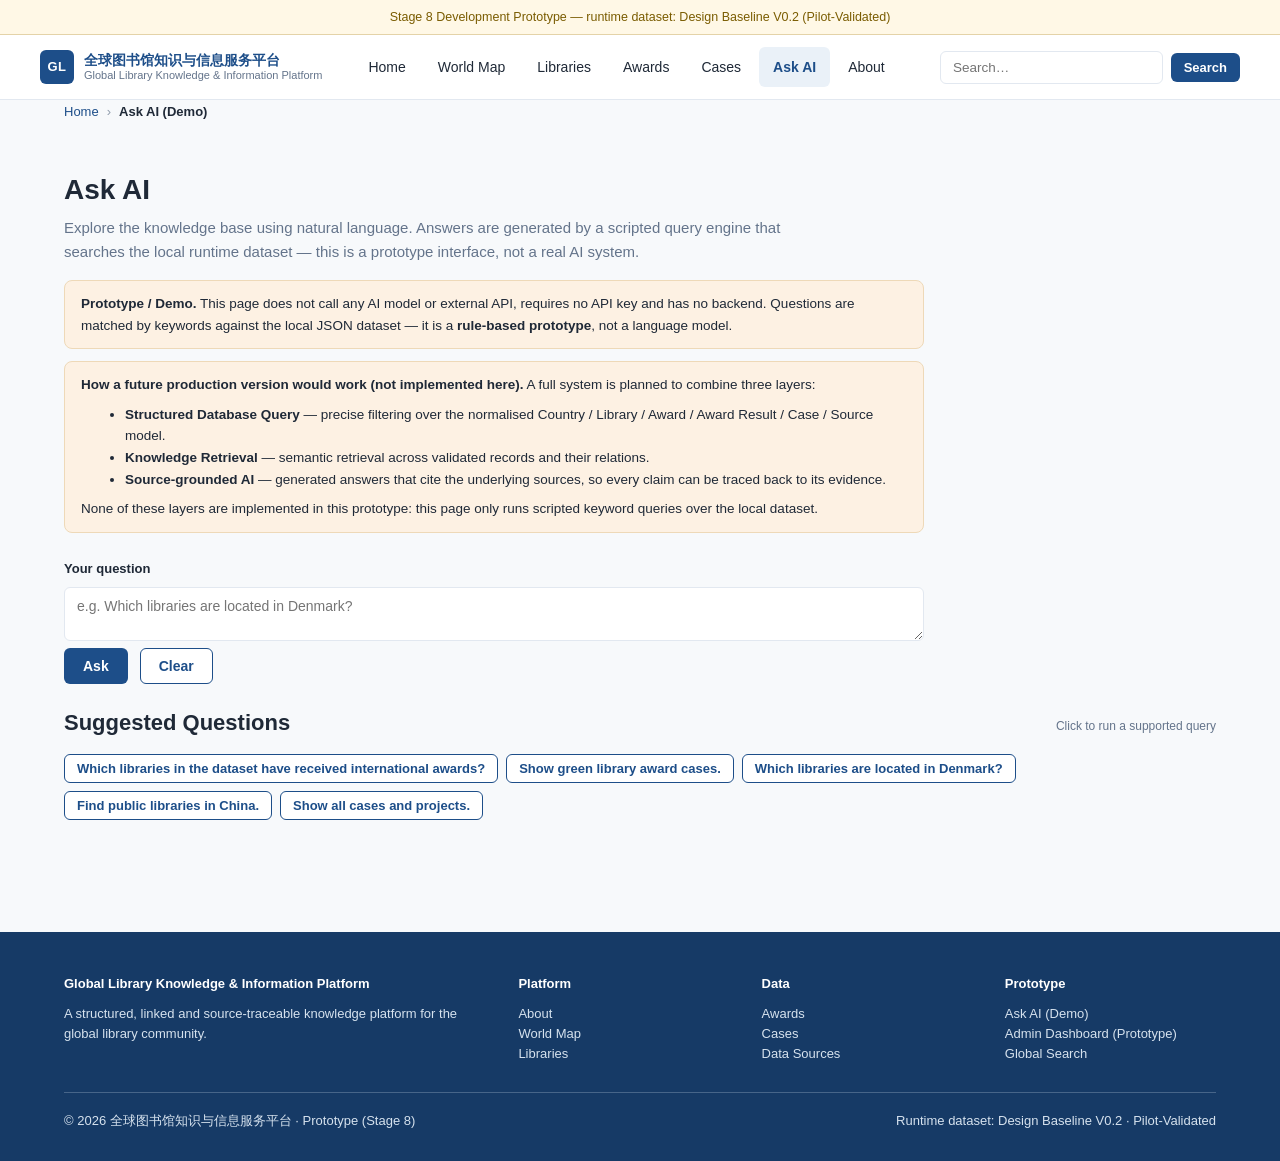
==== pages/ask-ai.html @ 8f5b7881 "Deploy Stage8-v1.0-Prototype: Global Library Knowledge & Information Platform (static site)" ====
<!DOCTYPE html>
<html lang="en">
<head>
  <meta charset="UTF-8">
  <meta name="viewport" content="width=device-width, initial-scale=1">
  <meta name="description" content="Ask AI (Prototype) — a scripted local-data demo interface. Not connected to any AI service.">
  <title>Ask AI (Demo) — Global Library Knowledge &amp; Information Platform</title>
  <link rel="icon" href="../assets/icons/favicon.svg" type="image/svg+xml">
  <link rel="stylesheet" href="../css/variables.css">
  <link rel="stylesheet" href="../css/reset.css">
  <link rel="stylesheet" href="../css/layout.css">
  <link rel="stylesheet" href="../css/components.css">
  <link rel="stylesheet" href="../css/responsive.css">
  <link rel="stylesheet" href="../css/pages.css">
</head>
<body>
  <a class="skip-link" href="#page-main">Skip to main content</a>

  <div class="dev-banner">Stage 8 Development Prototype — runtime dataset: Design Baseline V0.2 (Pilot-Validated)</div>

  <header id="site-header"></header>

  <div class="container"><div id="breadcrumb"></div></div>

  <main class="container" id="page-main" aria-live="polite">
    <noscript>
      <div class="state-box">
        <div class="state-title">JavaScript is required</div>
        <p class="state-text">This prototype loads its data with JavaScript. Please enable JavaScript and reload.</p>
      </div>
    </noscript>

    <div class="page-head">
      <h1>Ask AI</h1>
      <p class="page-intro">
        Explore the knowledge base using natural language. Answers are generated by a scripted query engine
        that searches the local runtime dataset — this is a prototype interface, not a real AI system.
      </p>
    </div>

    <!-- 明确的原型声明 -->
    <div class="notice-box" role="note">
      <b>Prototype / Demo.</b> This page does not call any AI model or external API, requires no API key and has
      no backend. Questions are matched by keywords against the local JSON dataset — it is a
      <b>rule-based prototype</b>, not a language model.
    </div>

    <!-- 未来方向说明（明确未实现） -->
    <div class="notice-box" role="note" style="margin-top:12px">
      <b>How a future production version would work (not implemented here).</b>
      A full system is planned to combine three layers:
      <ul style="margin:8px 0 0 20px">
        <li><b>Structured Database Query</b> — precise filtering over the normalised Country / Library /
          Award / Award Result / Case / Source model.</li>
        <li><b>Knowledge Retrieval</b> — semantic retrieval across validated records and their relations.</li>
        <li><b>Source-grounded AI</b> — generated answers that cite the underlying sources, so every claim
          can be traced back to its evidence.</li>
      </ul>
      <p style="margin-top:8px">None of these layers are implemented in this prototype: this page only runs
        scripted keyword queries over the local dataset.</p>
    </div>

    <section class="section" style="margin-top:24px" aria-label="Ask a question">
      <form id="ask-form" class="ask-form">
        <label class="field-label" for="question">Your question</label>
        <textarea class="input ask-textarea" id="question" name="question" rows="2"
                  placeholder="e.g. Which libraries are located in Denmark?"></textarea>
        <div class="ask-actions">
          <button class="btn btn-primary" type="submit" id="btn-ask">Ask</button>
          <button class="btn btn-secondary" type="button" id="btn-clear-question">Clear</button>
          <span class="caption" id="ask-status" role="status"></span>
        </div>
      </form>

      <div class="section-head" style="margin-top:24px">
        <h2>Suggested Questions</h2>
        <span class="caption">Click to run a supported query</span>
      </div>
      <div class="suggest-row" id="suggested-questions"></div>
    </section>

    <!-- 回答区 -->
    <section class="section" id="answer-section" hidden aria-label="Answer">
      <div class="section-head">
        <h2>Answer</h2>
        <span class="caption">Demo answer generated from the local prototype dataset</span>
      </div>
      <div class="answer-box" id="answer-box"></div>

      <div id="answer-results-wrap" hidden>
        <div class="section-head" style="margin-top:24px">
          <h2>Records found in the dataset</h2>
          <span class="caption">Each record links to its detail page</span>
        </div>
        <div class="result-list" id="answer-results"></div>
      </div>

      <div id="answer-sources-wrap" hidden>
        <div class="section-head" style="margin-top:24px">
          <h2>Related Sources</h2>
          <span class="caption">AI + Database + Source — the intended future direction</span>
        </div>
        <div class="source-list" id="answer-sources"></div>
      </div>
    </section>
  </main>

  <footer id="site-footer"></footer>

  <script type="module" src="../js/ask-ai.js"></script>
</body>
</html>
---- css/variables.css ----
/* ============================================================
   Design Tokens — 继承第六阶段 Design System（V0.2 冻结）
   全站颜色 / 字体 / 间距 / 圆角 / 阴影 / 布局变量统一定义在此
   其他 CSS 文件一律通过 var() 调用，禁止重复硬编码
   ============================================================ */

:root {
  /* ---------- Color Palette ---------- */
  --color-primary: #1D4E89;          /* 主色：深蓝（知识 / 专业 / 可信） */
  --color-primary-dark: #163A66;
  --color-primary-light: #EAF1F8;
  --color-accent: #B08A2E;           /* 辅助色：金（仅奖项 / 强调，少量使用） */
  --color-accent-light: #FBF5E6;
  --color-background: #F7F9FB;       /* 页面背景 */
  --color-surface: #FFFFFF;          /* 卡片 / 表面 */
  --color-text: #1F2937;             /* 主文字 */
  --color-text-secondary: #64748B;   /* 次文字 */
  --color-border: #E2E8F0;          /* 边框 */
  --color-link: #1D4E89;

  /* 状态色（draft / pending / published / error） */
  --color-success: #2E7D32;   --color-success-bg: #E8F3E9;   --color-success-border: #CBE3CC;
  --color-warning: #B26A00;   --color-warning-bg: #FDF1E3;   --color-warning-border: #EED9B8;
  --color-neutral: #6B7280;  --color-neutral-bg: #F1F3F5;    --color-neutral-border: #D5D9DE;
  --color-error: #C62828;     --color-error-bg: #FBEAEA;

  /* ---------- Typography ---------- */
  /* 字号：H1 28/36 · H2 22/30 · H3 18/26 · H4 16/24 · Body 15/24 · Small 13/20 · Caption 12/18 */
  --font-family: -apple-system, BlinkMacSystemFont, "Segoe UI", Roboto, "Helvetica Neue",
                 Arial, "Microsoft YaHei", "PingFang SC", sans-serif;
  --font-size-h1: 28px;  --line-height-h1: 36px;
  --font-size-h2: 22px;  --line-height-h2: 30px;
  --font-size-h3: 18px;  --line-height-h3: 26px;
  --font-size-h4: 16px;  --line-height-h4: 24px;
  --font-size-body: 15px; --line-height-body: 24px;
  --font-size-small: 13px; --line-height-small: 20px;
  --font-size-caption: 12px; --line-height-caption: 18px;

  /* ---------- Spacing（4 / 8 / 16 / 24 / 32 / 48 / 64） ---------- */
  --space-4: 4px;
  --space-8: 8px;
  --space-16: 16px;
  --space-24: 24px;
  --space-32: 32px;
  --space-48: 48px;
  --space-64: 64px;

  /* ---------- Radius / Shadow ---------- */
  --radius-button: 6px;    /* 按钮、输入框 */
  --radius-card: 8px;      /* 卡片 */
  --shadow-card: 0 1px 3px rgba(15, 40, 80, .08);

  /* ---------- Layout ---------- */
  --max-content-width: 1200px;
  --header-height: 64px;

  /* ---------- Responsive 断点（CSS 变量不能存媒体查询，仅作文档说明） ----------
     Desktop  ≥1200px
     Tablet   768–1199px
     Mobile   <768px
     实际断点写在 responsive.css 中                                  */
}
---- css/layout.css ----
/* ============================================================
   Layout — 页面骨架：容器 / 区块 / Header / Footer / Hero
   依赖 variables.css
   ============================================================ */

/* ---------- 容器与区块 ---------- */
.container {
  max-width: var(--max-content-width);
  margin: 0 auto;
  padding: 0 var(--space-24);
}

main.container {
  padding-top: var(--space-24);
  padding-bottom: var(--space-48);
}

.section { margin-top: var(--space-48); }

.section-head {
  display: flex; align-items: baseline; justify-content: space-between;
  margin-bottom: var(--space-16); gap: var(--space-16); flex-wrap: wrap;
}
.section-head .more { font-size: var(--font-size-small); }

/* ---------- Header ---------- */
.site-header {
  background: var(--color-surface);
  border-bottom: 1px solid var(--color-border);
  position: sticky; top: 0; z-index: 50;
}

.header-inner {
  display: flex; align-items: center; gap: var(--space-32);
  min-height: var(--header-height); flex-wrap: wrap; padding: var(--space-8) 0;
}

.brand {
  display: flex; align-items: center; gap: 10px;
  color: var(--color-primary); font-weight: 700; white-space: nowrap;
}
.brand:hover { text-decoration: none; }
.brand-mark {
  width: 34px; height: 34px; border-radius: var(--radius-button);
  background: var(--color-primary); color: #fff;
  display: flex; align-items: center; justify-content: center;
  font-size: 13px; letter-spacing: .5px; flex-shrink: 0;
}
.brand-text { font-size: 14px; line-height: 1.2; }
.brand-text .en { display: block; font-size: 11px; color: var(--color-text-secondary); font-weight: 500; }

.main-nav { display: flex; gap: var(--space-4); flex: 1; }
.main-nav a {
  padding: var(--space-8) 14px; border-radius: var(--radius-button);
  color: var(--color-text); font-size: 14px; font-weight: 500;
}
.main-nav a:hover { background: var(--color-primary-light); text-decoration: none; }
.main-nav a.active { background: var(--color-primary-light); color: var(--color-primary); font-weight: 600; }

.header-actions { display: flex; align-items: center; gap: 12px; }

/* 移动端菜单折叠按钮（仅移动端显示，见 responsive.css） */
.nav-toggle {
  display: none;
  border: 1px solid var(--color-border); border-radius: var(--radius-button);
  background: var(--color-surface); color: var(--color-text);
  padding: 8px 12px; font-size: 14px; font-family: var(--font-family); cursor: pointer;
}

/* ---------- Hero ---------- */
.hero {
  background: linear-gradient(180deg, var(--color-primary-light) 0%, var(--color-background) 100%);
  border-bottom: 1px solid var(--color-border);
  padding: 56px 0 40px;
}
.hero h1 { max-width: 640px; }
.hero .sub {
  font-size: 16px; color: var(--color-text-secondary);
  max-width: 620px; margin-top: 12px;
}
.global-search {
  display: flex; gap: var(--space-8);
  max-width: 640px; margin-top: var(--space-24);
}
.global-search input { flex: 1; padding: 12px 16px; }
.hero .search-hint { margin-top: 10px; }

/* ---------- Footer ---------- */
.site-footer {
  background: var(--color-primary-dark); color: #D6E2EE;
  margin-top: var(--space-64); padding: 40px 0 28px; font-size: 13px;
}
.footer-cols { display: grid; grid-template-columns: 2fr 1fr 1fr 1fr; gap: var(--space-32); }
.site-footer a { color: #D6E2EE; }
.site-footer .footer-bottom {
  border-top: 1px solid rgba(214, 226, 238, .25);
  margin-top: 28px; padding-top: 16px;
  display: flex; justify-content: space-between; flex-wrap: wrap; gap: var(--space-8);
}

/* ---------- 开发版本提示条 ---------- */
.dev-banner {
  background: #FFF8E6; border-bottom: 1px solid #E4D3A8; color: #7A5C00;
  font-size: 12.5px; text-align: center; padding: 5px 12px;
}
---- css/components.css ----
/* ============================================================
   Components — 按钮 / 表单 / 卡片 / 标签 / 统计框 / 地图 / 状态
   依赖 variables.css
   ============================================================ */

/* ---------- Buttons ---------- */
.btn {
  display: inline-flex; align-items: center; justify-content: center; gap: var(--space-8);
  padding: 9px 18px; border-radius: var(--radius-button);
  font-size: 14px; font-weight: 600; cursor: pointer;
  border: 1px solid transparent; font-family: var(--font-family);
}
.btn-primary { background: var(--color-primary); color: #fff; }
.btn-primary:hover { background: var(--color-primary-dark); text-decoration: none; }
.btn-secondary { background: var(--color-surface); color: var(--color-primary); border-color: var(--color-primary); }
.btn-text { background: none; color: var(--color-link); padding: 6px 4px; }

/* ---------- Forms ---------- */
.search-box, .input, select.select {
  width: 100%; padding: 10px 14px;
  border: 1px solid var(--color-border); border-radius: var(--radius-button);
  font-size: 14px; font-family: var(--font-family);
  background: var(--color-surface); color: var(--color-text);
}
.search-box:focus, .input:focus, select.select:focus {
  outline: 2px solid var(--color-primary); outline-offset: 1px;
}
label.field-label { display: block; font-size: 13px; font-weight: 600; margin-bottom: 6px; }

/* ---------- Cards ---------- */
.card {
  background: var(--color-surface);
  border: 1px solid var(--color-border);
  border-radius: var(--radius-card);
  padding: 20px;
  box-shadow: var(--shadow-card);
}
.card-grid {
  display: grid;
  grid-template-columns: repeat(auto-fill, minmax(260px, 1fr));
  gap: var(--space-16);
}
.card-top { display: flex; justify-content: space-between; align-items: flex-start; gap: var(--space-8); }
.card-title { font-size: 16px; font-weight: 600; margin-bottom: var(--space-4); }
.card-sub { font-size: 13px; color: var(--color-text-secondary); margin-bottom: var(--space-8); }
.card-desc {
  font-size: 13px; color: var(--color-text-secondary);
  margin: var(--space-8) 0 14px;
  display: -webkit-box; -webkit-line-clamp: 2; -webkit-box-orient: vertical; overflow: hidden;
}
.card-link { font-size: 13px; font-weight: 600; }

/* ---------- Tags / Badges（不依赖颜色表达，必含文字） ---------- */
.tag {
  display: inline-flex; align-items: center; gap: var(--space-4);
  padding: 2px 8px; border-radius: 4px;
  font-size: 12px; font-weight: 600; border: 1px solid; white-space: nowrap;
}
.tag-type   { color: var(--color-primary); background: var(--color-primary-light); border-color: #C7D8EA; }
.tag-topic  { color: #2A6E6A; background: #EAF4F3; border-color: #C5DEDC; }
.tag-result { color: var(--color-accent); background: var(--color-accent-light); border-color: #E4D3A8; }
.tag-country { color: var(--color-text-secondary); background: var(--color-neutral-bg); border-color: var(--color-neutral-border); }

/* ---------- Statistics ---------- */
.stat-grid { display: grid; grid-template-columns: repeat(4, 1fr); gap: var(--space-16); }
.stat-box {
  background: var(--color-surface); border: 1px solid var(--color-border);
  border-radius: var(--radius-card); padding: 20px 24px; text-align: center;
}
.stat-num { font-size: 30px; font-weight: 700; color: var(--color-primary); }
.stat-label { font-size: 13px; color: var(--color-text-secondary); margin-top: 2px; }

/* ---------- Map ---------- */
.map-wrap {
  background: var(--color-surface); border: 1px solid var(--color-border);
  border-radius: var(--radius-card); overflow: hidden; position: relative;
}
.map-note {
  position: absolute; left: 12px; bottom: 12px;
  background: rgba(255, 255, 255, .92); border: 1px solid var(--color-border);
  border-radius: var(--radius-button); padding: 4px 10px;
  font-size: 12px; color: var(--color-text-secondary);
}
.map-actions {
  position: absolute; right: 12px; top: 12px;
}
.country-shape { fill: #D8E2EC; stroke: #FFFFFF; stroke-width: 1; }
.marker { fill: var(--color-primary); stroke: #fff; stroke-width: 1.2; }

/* ---------- 状态（Loading / Error / Empty） ---------- */
.state-box { text-align: center; padding: 48px 24px; color: var(--color-text-secondary); }
.state-box .icon { font-size: 28px; display: block; margin-bottom: var(--space-8); }
.state-box .state-title { font-size: 16px; font-weight: 600; color: var(--color-text); }
.state-box .state-text { font-size: 14px; margin-top: var(--space-4); }
.state-box .state-actions { margin-top: var(--space-16); }

/* ---------- 搜索结果（首页内嵌） ---------- */
.search-results { margin-top: 24px; }
.result-list { display: grid; gap: var(--space-8); }
.result-item {
  display: flex; align-items: center; gap: var(--space-16);
  background: var(--color-surface); border: 1px solid var(--color-border);
  border-radius: var(--radius-card); padding: 12px 16px;
}
.result-item:hover { border-color: var(--color-primary); text-decoration: none; }
.result-info { flex: 1; min-width: 0; }
.result-title { font-size: 14px; font-weight: 600; color: var(--color-text); }
.result-sub { font-size: 12.5px; color: var(--color-text-secondary); margin-top: 2px; }
---- css/responsive.css ----
/* ============================================================
   Responsive — 断点规则（继承第六阶段 07-Responsive-Rules）
   Desktop ≥1200px · Tablet 768–1199px · Mobile <768px
   ============================================================ */

/* ---------- Tablet 768–1199px ---------- */
@media (max-width: 1199px) {
  .stat-grid { grid-template-columns: repeat(2, 1fr); }
  .footer-cols { grid-template-columns: 1fr 1fr; }

  /* 卡片网格：桌面 3–4 列 → 平板 2 列 */
  .card-grid { grid-template-columns: repeat(2, 1fr); }

  /* 空间较窄时收紧 Header 间距，保证 7 项导航仍在一行内 */
  .header-inner { gap: var(--space-16); }
  .main-nav { overflow-x: auto; }
  .main-nav a { padding: var(--space-8) 10px; }
}

/* ---------- Mobile <768px ---------- */
@media (max-width: 767px) {
  .header-inner { padding: 12px 0; }

  /* 移动端：导航折叠为按钮 + 下拉区块 */
  .nav-toggle { display: inline-flex; }
  .main-nav {
    display: none; order: 3; width: 100%;
    flex-direction: column; gap: var(--space-4);
    padding-bottom: var(--space-12, 12px);
  }
  .main-nav.open { display: flex; }
  .main-nav a { padding: 10px 14px; }

  /* 卡片网格：平板 2 列 → 手机 1 列 */
  .card-grid { grid-template-columns: 1fr; }
  .stat-grid { grid-template-columns: repeat(2, 1fr); }

  .hero { padding: 32px 0 28px; }
  .global-search { flex-direction: column; }
  .global-search .btn { width: 100%; }

  .result-item { flex-direction: column; align-items: flex-start; gap: var(--space-4); }

  .section-head { flex-direction: column; align-items: flex-start; gap: var(--space-8); }
}
---- css/pages.css ----
/* ============================================================
   Pages — STEP 2 页面样式：Libraries 列表 / Library Profile / Country Profile
   依赖 variables.css / components.css
   （Breadcrumb / 筛选面板 / 详情头 / 数据表 / 来源列表 / 分页）
   ============================================================ */

/* ---------- 页面标题区 ---------- */
.page-head h1 { font-size: 28px; line-height: 36px; }
.page-head .page-intro {
  font-size: 15px; color: var(--color-text-secondary);
  margin-top: var(--space-8); max-width: 720px;
}

/* ---------- Breadcrumb ---------- */
.breadcrumb {
  display: flex; flex-wrap: wrap; align-items: center; gap: 8px;
  font-size: 13px; color: var(--color-text-secondary);
  margin-bottom: var(--space-24);
}
.breadcrumb a { color: var(--color-link); }
.breadcrumb .sep { color: var(--color-text-secondary); opacity: .7; }
.breadcrumb [aria-current="page"] { color: var(--color-text); font-weight: 600; }

/* ---------- Libraries 列表布局（左侧筛选 + 右侧结果） ---------- */
.lib-page-layout {
  display: grid;
  grid-template-columns: 280px 1fr;
  gap: var(--space-24);
  align-items: start;
  margin-top: var(--space-16);
}

/* 筛选面板 */
.filter-panel {
  background: var(--color-surface);
  border: 1px solid var(--color-border);
  border-radius: var(--radius-card);
  padding: 20px;
  display: grid;
  gap: var(--space-16);
}
.filter-panel h2 { font-size: 16px; }
.filter-panel .filter-actions { display: flex; gap: 8px; }

/* 搜索 + 排序行 */
.filter-row {
  display: flex; flex-wrap: wrap; gap: 12px; align-items: flex-end;
  margin-top: var(--space-16);
}
.filter-row .grow { flex: 2 1 320px; }
.filter-row .fixed { flex: 0 1 200px; }

/* 已选筛选条件（Filter Tags） */
.filter-tags { display: flex; flex-wrap: wrap; gap: 8px; margin-top: var(--space-12); }
.filter-tag {
  display: inline-flex; align-items: center; gap: 6px;
  border: 1px solid #C7D8EA; background: var(--color-primary-light);
  color: var(--color-primary); border-radius: 999px;
  padding: 3px 6px 3px 12px; font-size: 12.5px; font-weight: 600;
}
.filter-tag button {
  border: none; background: transparent; color: inherit;
  cursor: pointer; font-size: 14px; line-height: 1;
  padding: 2px 6px; border-radius: 999px; font-weight: 700;
}
.filter-tag button:hover { background: rgba(29, 78, 137, .12); }
.filter-tag button:focus-visible { outline: 2px solid var(--color-primary); }

/* 结果统计行 */
.results-meta {
  display: flex; justify-content: space-between; align-items: baseline;
  flex-wrap: wrap; gap: var(--space-8); margin-bottom: var(--space-16);
}
.results-meta .count { font-size: 13.5px; color: var(--color-text-secondary); }
/* Final QA：超长关键词（无空格）在窄屏必须能断行，避免撑破视口 */
.results-meta .count,
.state-text,
.state-title,
.page-head h1,
.detail-head h1 { overflow-wrap: anywhere; word-break: break-word; }

/* ---------- Pagination ---------- */
.pagination { display: flex; gap: 8px; justify-content: center; margin-top: var(--space-24); flex-wrap: wrap; }
.pagination .page-btn {
  min-width: 36px; padding: 7px 12px; text-align: center;
  border: 1px solid var(--color-border); border-radius: var(--radius-button);
  background: var(--color-surface); color: var(--color-text);
  font-size: 14px; font-weight: 600;
}
.pagination .page-btn:hover { border-color: var(--color-primary); color: var(--color-primary); text-decoration: none; }
.pagination .page-btn.current { background: var(--color-primary); border-color: var(--color-primary); color: #fff; }
.pagination .page-btn[aria-disabled="true"] { opacity: .45; pointer-events: none; }

/* ---------- 详情页（Library / Country Profile） ---------- */
.detail-head {
  display: flex; justify-content: space-between; align-items: flex-start;
  gap: var(--space-24); flex-wrap: wrap;
}
.detail-head h1 { font-size: 28px; line-height: 36px; }
.detail-head .detail-sub {
  margin-top: var(--space-8); color: var(--color-text-secondary);
  display: flex; align-items: center; gap: 8px; flex-wrap: wrap;
}
.detail-head .detail-desc {
  margin-top: var(--space-12); max-width: 680px;
  color: var(--color-text-secondary); font-size: 14.5px;
}

/* 键值元信息列表（Founded year / Website / Quick Facts 等） */
.meta-list { display: grid; grid-template-columns: 160px 1fr; gap: 6px 16px; margin-top: var(--space-16); }
.meta-list dt { font-size: 13px; font-weight: 600; color: var(--color-text-secondary); }
.meta-list dd { font-size: 14px; word-break: break-word; }

/* 主内容 + 右侧栏两栏布局 */
.detail-layout {
  display: grid; grid-template-columns: 1fr 300px;
  gap: var(--space-24); align-items: start;
}
.detail-aside .card { position: sticky; top: 88px; }
.detail-aside h3 { font-size: 15px; }
.detail-aside ul { margin-top: var(--space-8); padding-left: 18px; }
.detail-aside li { margin: 4px 0; }

/* 详情区块内的大标题（Awards / Cases / Sources） */
.detail-section h2 { font-size: 19px; }
.detail-section .section-head { margin-bottom: var(--space-12); }

/* ---------- 数据表（Award 列表） ---------- */
.table-scroll { overflow-x: auto; }
.data-table {
  width: 100%; border-collapse: collapse;
  background: var(--color-surface);
  border: 1px solid var(--color-border);
  border-radius: var(--radius-card);
  overflow: hidden;
  font-size: 13.5px;
}
.data-table th, .data-table td {
  padding: 10px 12px; text-align: left; vertical-align: top;
  border-bottom: 1px solid var(--color-border);
}
.data-table th {
  background: var(--color-primary-light); color: var(--color-primary);
  font-size: 12.5px; font-weight: 700; white-space: nowrap;
}
.data-table tr:last-child td { border-bottom: none; }
.data-table .muted-line { color: var(--color-text-secondary); font-size: 12.5px; margin-top: 3px; }

/* ---------- 来源（Source）列表 ---------- */
.source-list { display: grid; gap: var(--space-12); max-width: 860px; }
.source-item {
  background: var(--color-surface);
  border: 1px solid var(--color-border);
  border-radius: var(--radius-card);
  padding: 14px 18px;
}
.source-item .s-name { font-size: 14.5px; font-weight: 600; display: flex; align-items: center; gap: 8px; flex-wrap: wrap; }
.source-item .s-meta { font-size: 12.5px; color: var(--color-text-secondary); margin-top: 4px; }
.source-item a.small { display: inline-block; margin-top: 6px; }

/* ---------- Last updated（每页底部一次） ---------- */
.last-updated {
  margin-top: var(--space-24); padding-top: var(--space-12);
  border-top: 1px dashed var(--color-border);
  font-size: 12.5px; color: var(--color-text-secondary); max-width: 860px;
}

/* ---------- 响应式（断点继承第六阶段） ---------- */

/* Tablet 768–1199px：筛选置顶为横排，卡片 2 列（沿用全局规则） */
@media (max-width: 1199px) {
  .lib-page-layout { grid-template-columns: 1fr; }
  .filter-panel { grid-template-columns: repeat(auto-fit, minmax(200px, 1fr)); }
  .detail-layout { grid-template-columns: 1fr; }
  .detail-aside .card { position: static; }
}

/* Mobile <768px：筛选堆叠，卡片 1 列（沿用全局规则） */
@media (max-width: 767px) {
  .filter-row { flex-direction: column; align-items: stretch; }
  .filter-row .grow, .filter-row .fixed { flex: 1 1 auto; }
  .detail-head h1, .page-head h1 { font-size: 24px; line-height: 32px; }
  .meta-list { grid-template-columns: 1fr; gap: 2px 0; }
  .meta-list dt { margin-top: 8px; }
  .data-table { font-size: 12.5px; }
}

/* ============================================================
   STEP 3 新增：Header 搜索 / 结果分组 / 地图 / Ask AI / About / Admin
   ============================================================ */

/* ---------- Header 全站搜索（所有页面统一） ---------- */
.header-search {
  display: flex; align-items: center; gap: 8px;
  flex: 0 1 300px; margin-left: auto;
}
.header-search .search-box { padding: 8px 12px; font-size: 13.5px; }
.btn-sm { padding: 6px 12px; font-size: 13px; }
.btn-xs { padding: 3px 8px; font-size: 12px; }

/* ---------- 提示框（Ask AI / Admin 的原型声明） ---------- */
.notice-box {
  background: var(--color-warning-bg);
  border: 1px solid var(--color-warning-border);
  border-radius: var(--radius-card);
  padding: 12px 16px; font-size: 13.5px; line-height: 1.6;
  color: var(--color-text); margin-top: var(--space-16); max-width: 860px;
}
.notice-box code, .content-list code {
  background: var(--color-neutral-bg); padding: 1px 5px; border-radius: 4px; font-size: 12.5px;
}

/* ---------- 搜索结果页 ---------- */
.result-group { margin-top: var(--space-32); }
.result-group h2 { display: flex; align-items: center; gap: 8px; }
.count-badge {
  display: inline-flex; align-items: center; justify-content: center;
  min-width: 24px; height: 22px; padding: 0 7px; border-radius: 999px;
  background: var(--color-primary-light); color: var(--color-primary);
  font-size: 12.5px; font-weight: 700;
}
.suggest-row { display: flex; flex-wrap: wrap; gap: 8px; margin-top: var(--space-12); }

/* ---------- World Map ---------- */
.map-layout {
  display: grid; grid-template-columns: 1fr 300px;
  gap: var(--space-24); align-items: start; margin-top: var(--space-24);
}
.map-card {
  position: relative;
  background: var(--color-surface);
  border: 1px solid var(--color-border);
  border-radius: var(--radius-card);
  padding: 12px;
  box-shadow: var(--shadow-card);
}
.map-canvas { width: 100%; }
.world-map-svg { display: block; width: 100%; height: auto; }
.map-ocean { fill: #F4F7FA; }
.map-graticule line { stroke: #E4EBF3; stroke-width: 1; }
.landmass { fill: #DCE6F1; stroke: #C2D2E4; stroke-width: 1; }

.map-marker { cursor: pointer; }
.map-marker circle { fill: var(--color-primary); }
.map-marker .marker-ring {
  fill: none; stroke: var(--color-primary); stroke-width: 1.5; opacity: .35;
}
.map-marker.marker-library circle { fill: var(--color-accent); }
.map-marker text {
  font-size: 11px; fill: var(--color-text); font-family: var(--font-family);
  paint-order: stroke; stroke: #fff; stroke-width: 3px; stroke-linejoin: round;
}
.map-marker:hover circle, .map-marker:focus circle { fill: var(--color-primary-dark); }
.map-marker:focus { outline: none; }
.map-marker:focus .marker-ring { opacity: .95; stroke-width: 2.5; }

/* Marker 信息卡 */
.map-tooltip {
  position: absolute; z-index: 5; transform: translate(-50%, -115%);
  background: var(--color-surface);
  border: 1px solid var(--color-border);
  border-radius: var(--radius-card);
  box-shadow: 0 4px 14px rgba(15, 40, 80, .16);
  padding: 10px 14px; min-width: 180px; max-width: 260px;
  pointer-events: none;
}
.map-tooltip.align-right { transform: translate(-92%, -115%); }
.map-tooltip.align-left { transform: translate(-8%, -115%); }
.map-tooltip .tt-title { font-size: 14px; font-weight: 600; }
.map-tooltip .tt-sub { font-size: 12.5px; color: var(--color-text-secondary); margin-top: 2px; }
.map-tooltip .tt-meta { font-size: 12.5px; margin-top: 4px; }
.map-tooltip .tt-link { font-size: 12px; font-weight: 600; color: var(--color-primary); margin-top: 6px; }

.map-note-box {
  margin-top: var(--space-16);
  background: var(--color-neutral-bg);
  border: 1px solid var(--color-neutral-border);
  border-radius: var(--radius-card);
  padding: 12px 16px;
}
.map-note-text { font-size: 13px; color: var(--color-text-secondary); }

.map-aside h3 { font-size: 15px; }
.legend-list { list-style: none; padding: 0; margin-top: var(--space-8); }
.legend-list li {
  display: flex; gap: 8px; align-items: flex-start;
  font-size: 12.5px; color: var(--color-text-secondary); margin-bottom: 8px;
}
.legend-dot {
  width: 10px; height: 10px; border-radius: 50%; flex-shrink: 0; margin-top: 4px;
}
.legend-dot.legend-country { background: var(--color-primary); }
.legend-dot.legend-library { background: var(--color-accent); }
.legend-shape {
  width: 12px; height: 10px; background: #DCE6F1; border: 1px solid #C2D2E4;
  flex-shrink: 0; margin-top: 4px;
}
.sc-name { font-size: 16px; font-weight: 600; }
.sc-stats { display: flex; gap: var(--space-16); margin-top: var(--space-12); }
.sc-stats b { display: block; font-size: 20px; color: var(--color-primary); }
.sc-stats span { font-size: 12px; color: var(--color-text-secondary); }

/* ---------- Ask AI ---------- */
.ask-form { max-width: 860px; }
.ask-textarea {
  width: 100%; font-family: var(--font-family); font-size: 14px; resize: vertical;
  padding: 10px 12px; border: 1px solid var(--color-border);
  border-radius: var(--radius-button); background: var(--color-surface); color: var(--color-text);
}
.ask-textarea:focus { border-color: var(--color-primary); outline: none; box-shadow: 0 0 0 3px rgba(29,78,137,.12); }
.ask-actions { display: flex; align-items: center; gap: 12px; margin-top: var(--space-12); flex-wrap: wrap; }
.answer-box {
  background: var(--color-surface);
  border: 1px solid var(--color-border);
  border-left: 3px solid var(--color-primary);
  border-radius: var(--radius-card);
  padding: 16px 20px; max-width: 860px;
}
.answer-text { font-size: 14.5px; line-height: 1.7; }
.answer-footnote {
  font-size: 12px; color: var(--color-text-secondary); margin-top: 10px;
  padding-top: 8px; border-top: 1px dashed var(--color-border);
}

/* ---------- About / 通用内容列表 ---------- */
.content-list { margin: var(--space-12) 0 0 0; padding-left: 20px; max-width: 760px; }
.content-list li { font-size: 14.5px; line-height: 1.7; margin-bottom: 6px; }

/* Review Workflow（About 与 Admin 共用，状态只有三种） */
.workflow-flow {
  display: flex; align-items: center; gap: 10px; flex-wrap: wrap;
  margin-top: var(--space-12);
}
.workflow-step {
  background: var(--color-primary-light); color: var(--color-primary);
  border: 1px solid #C7D8EA; border-radius: var(--radius-button);
  padding: 6px 14px; font-size: 13.5px; font-weight: 600;
}
.workflow-arrow { color: var(--color-text-secondary); }
.workflow-notes {
  display: grid; grid-template-columns: repeat(auto-fit, minmax(200px, 1fr));
  gap: var(--space-16); margin-top: var(--space-16); max-width: 860px;
}

/* ---------- Admin Dashboard ---------- */
.status-grid {
  display: grid; grid-template-columns: repeat(3, 1fr);
  gap: var(--space-16); max-width: 720px;
}
.status-card {
  border: 1px solid var(--color-border); border-radius: var(--radius-card);
  padding: 16px; background: var(--color-surface);
}
.status-num { font-size: 26px; font-weight: 700; }
.status-name { font-size: 14px; font-weight: 600; margin-top: 2px; }
.status-card.status-published { border-left: 3px solid var(--color-success); }
.status-card.status-published .status-num { color: var(--color-success); }
.status-card.status-pending { border-left: 3px solid var(--color-warning); }
.status-card.status-pending .status-num { color: var(--color-warning); }
.status-card.status-draft { border-left: 3px solid var(--color-neutral); }
.status-card.status-draft .status-num { color: var(--color-neutral); }

/* 状态胶囊（不只靠颜色：始终带文字标签） */
.status-pill {
  display: inline-block; padding: 2px 9px; border-radius: 999px;
  font-size: 12px; font-weight: 600; border: 1px solid transparent;
}
.status-pill.status-published { color: var(--color-success); background: var(--color-success-bg); border-color: var(--color-success-border); }
.status-pill.status-pending { color: var(--color-warning); background: var(--color-warning-bg); border-color: var(--color-warning-border); }
.status-pill.status-draft { color: var(--color-neutral); background: var(--color-neutral-bg); border-color: var(--color-neutral-border); }

.row-actions { display: flex; gap: 6px; flex-wrap: wrap; }
.admin-feedback { margin-top: var(--space-12); font-size: 13px; color: var(--color-warning); font-weight: 600; }

/* ---------- 首页入口卡 ---------- */
.entry-grid {
  display: grid; grid-template-columns: repeat(auto-fit, minmax(220px, 1fr));
  gap: var(--space-16); margin-top: var(--space-16);
}
.entry-card {
  display: block; background: var(--color-surface);
  border: 1px solid var(--color-border); border-radius: var(--radius-card);
  padding: 16px; box-shadow: var(--shadow-card);
}
.entry-card:hover { border-color: var(--color-primary); text-decoration: none; }
.entry-title { display: block; font-size: 15px; font-weight: 600; color: var(--color-primary); }
.entry-sub { display: block; font-size: 13px; color: var(--color-text-secondary); margin-top: 4px; }

/* ---------- 其他辅助 ---------- */
.link-list { list-style: none; padding: 0; margin: var(--space-8) 0 0 0; }
.link-list li { font-size: 13.5px; margin-bottom: 6px; }
.row-sources { margin-top: 6px; }
.row-sources summary { font-size: 12.5px; color: var(--color-link); cursor: pointer; }
.source-list.small-gap { gap: var(--space-8); margin-top: 8px; max-width: 100%; }
.source-list.small-gap .source-item { padding: 10px 12px; }
.detail-section .section-head .caption { font-size: 12.5px; }

/* ---------- STEP 3 响应式 ---------- */

/* Tablet 768–1199px：地图改为上下布局 */
@media (max-width: 1199px) {
  .map-layout { grid-template-columns: 1fr; }
  .header-search { flex: 1 1 100%; margin-left: 0; }
}

/* Mobile <768px */
@media (max-width: 767px) {
  .header-search { flex: 1 1 100%; }
  .header-search .search-box { flex: 1; }
  .status-grid { grid-template-columns: 1fr; }
  .map-tooltip { max-width: 200px; font-size: 12.5px; }
  .ask-actions { flex-direction: column; align-items: stretch; }
  .answer-box { padding: 14px; }
  .workflow-flow { gap: 6px; }
  .workflow-step { padding: 5px 10px; font-size: 13px; }
  .entry-grid { grid-template-columns: 1fr; }
}

/* ---------- 窄屏布局健壮性（STEP 3 响应式审计修正） ----------
   Grid / Flex 子项默认 min-width:auto，会被内部最宽元素（表格 min-content、
   长 URL、不可断词）撑开而溢出视口。下列规则允许子项收缩，由 .table-scroll
   内部横向滚动承载宽表，长文本就地断行。 */
.detail-layout > *,
.lib-page-layout > *,
.map-layout > *,
.card-grid > *,
.status-grid > *,
.source-list > * { min-width: 0; }

.card,
.detail-section,
.section,
.table-scroll { min-width: 0; max-width: 100%; }

.source-item .s-name,
.source-item .s-meta,
.source-item a,
.meta-list dd,
.case-meta,
.result-item,
.answer-box { overflow-wrap: anywhere; word-break: break-word; }
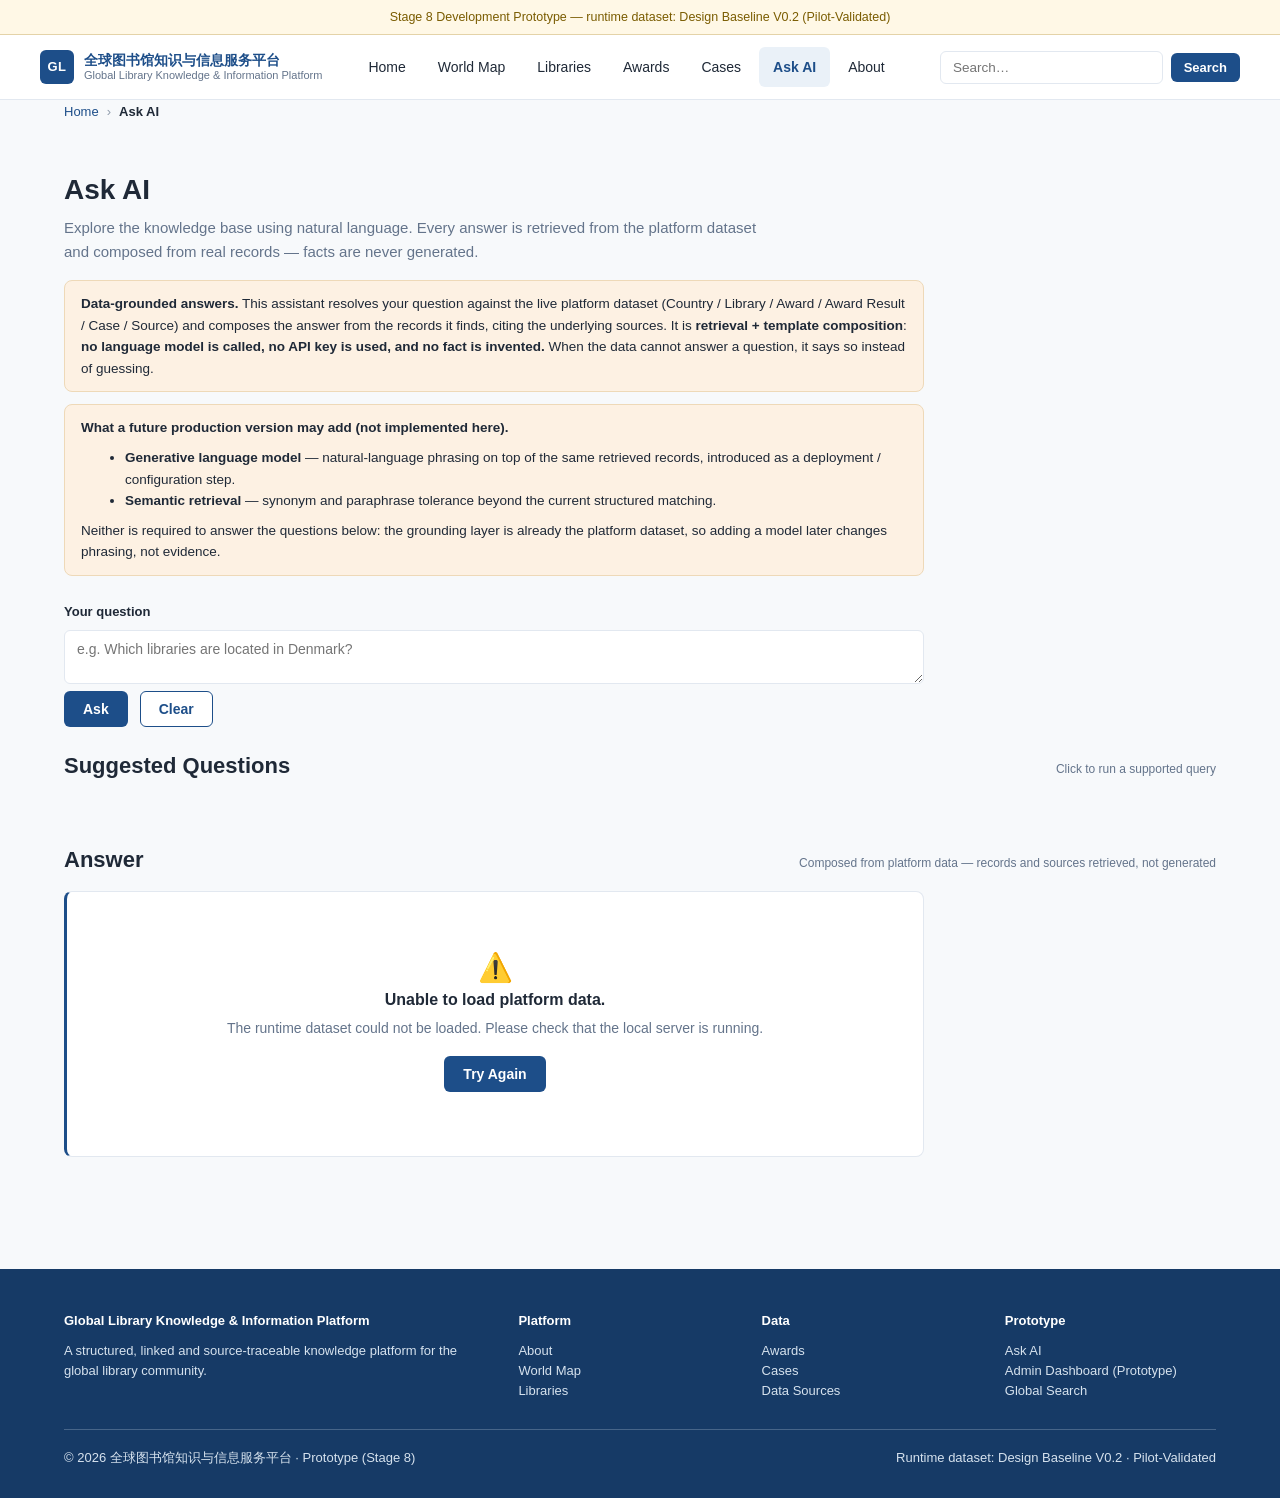
==== commit fd3b4b82: "feat: ground ask ai in dynamic platform data" ====
--- a/pages/ask-ai.html
+++ b/pages/ask-ai.html
@@ -3,8 +3,8 @@
 <head>
   <meta charset="UTF-8">
   <meta name="viewport" content="width=device-width, initial-scale=1">
-  <meta name="description" content="Ask AI (Prototype) — a scripted local-data demo interface. Not connected to any AI service.">
-  <title>Ask AI (Demo) — Global Library Knowledge &amp; Information Platform</title>
+  <meta name="description" content="Ask AI — a data-grounded assistant over the platform dataset. Answers are retrieved from platform data; no generative model is called.">
+  <title>Ask AI — Global Library Knowledge &amp; Information Platform</title>
   <link rel="icon" href="../assets/icons/favicon.svg" type="image/svg+xml">
   <link rel="stylesheet" href="../css/variables.css">
   <link rel="stylesheet" href="../css/reset.css">
@@ -33,31 +33,31 @@
     <div class="page-head">
       <h1>Ask AI</h1>
       <p class="page-intro">
-        Explore the knowledge base using natural language. Answers are generated by a scripted query engine
-        that searches the local runtime dataset — this is a prototype interface, not a real AI system.
+        Explore the knowledge base using natural language. Every answer is retrieved from the platform
+        dataset and composed from real records — facts are never generated.
       </p>
     </div>
 
-    <!-- 明确的原型声明 -->
+    <!-- 接地声明：说明真实机制，不宣称是生成式 AI -->
     <div class="notice-box" role="note">
-      <b>Prototype / Demo.</b> This page does not call any AI model or external API, requires no API key and has
-      no backend. Questions are matched by keywords against the local JSON dataset — it is a
-      <b>rule-based prototype</b>, not a language model.
+      <b>Data-grounded answers.</b> This assistant resolves your question against the live platform dataset
+      (Country / Library / Award / Award Result / Case / Source) and composes the answer from the records it
+      finds, citing the underlying sources. It is <b>retrieval + template composition</b>:
+      <b>no language model is called, no API key is used, and no fact is invented.</b>
+      When the data cannot answer a question, it says so instead of guessing.
     </div>
 
     <!-- 未来方向说明（明确未实现） -->
     <div class="notice-box" role="note" style="margin-top:12px">
-      <b>How a future production version would work (not implemented here).</b>
-      A full system is planned to combine three layers:
+      <b>What a future production version may add (not implemented here).</b>
       <ul style="margin:8px 0 0 20px">
-        <li><b>Structured Database Query</b> — precise filtering over the normalised Country / Library /
-          Award / Award Result / Case / Source model.</li>
-        <li><b>Knowledge Retrieval</b> — semantic retrieval across validated records and their relations.</li>
-        <li><b>Source-grounded AI</b> — generated answers that cite the underlying sources, so every claim
-          can be traced back to its evidence.</li>
+        <li><b>Generative language model</b> — natural-language phrasing on top of the same retrieved
+          records, introduced as a deployment / configuration step.</li>
+        <li><b>Semantic retrieval</b> — synonym and paraphrase tolerance beyond the current structured
+          matching.</li>
       </ul>
-      <p style="margin-top:8px">None of these layers are implemented in this prototype: this page only runs
-        scripted keyword queries over the local dataset.</p>
+      <p style="margin-top:8px">Neither is required to answer the questions below: the grounding layer is
+        already the platform dataset, so adding a model later changes phrasing, not evidence.</p>
     </div>
 
     <section class="section" style="margin-top:24px" aria-label="Ask a question">
@@ -83,7 +83,7 @@
     <section class="section" id="answer-section" hidden aria-label="Answer">
       <div class="section-head">
         <h2>Answer</h2>
-        <span class="caption">Demo answer generated from the local prototype dataset</span>
+        <span class="caption">Composed from platform data — records and sources retrieved, not generated</span>
       </div>
       <div class="answer-box" id="answer-box"></div>
 
@@ -98,7 +98,7 @@
       <div id="answer-sources-wrap" hidden>
         <div class="section-head" style="margin-top:24px">
           <h2>Related Sources</h2>
-          <span class="caption">AI + Database + Source — the intended future direction</span>
+          <span class="caption">Provenance — every source below is a real record in the platform dataset</span>
         </div>
         <div class="source-list" id="answer-sources"></div>
       </div>
